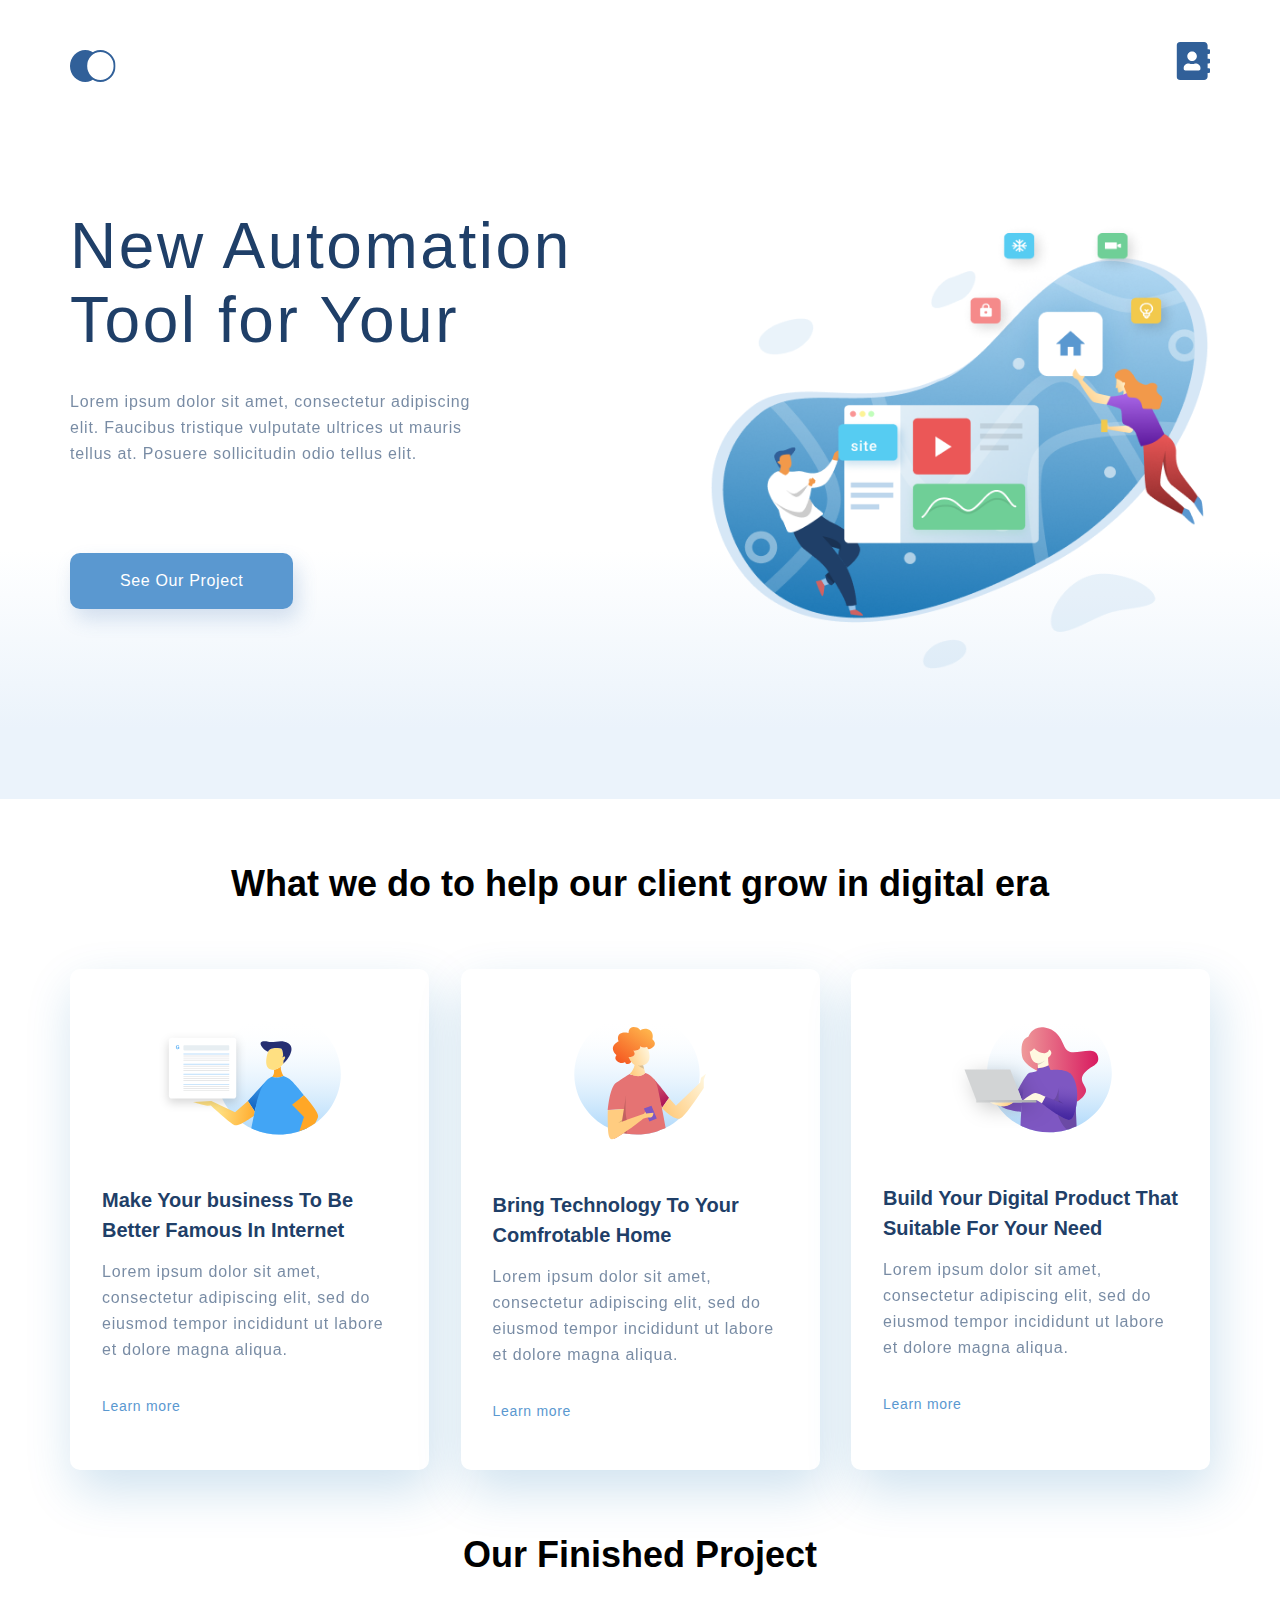
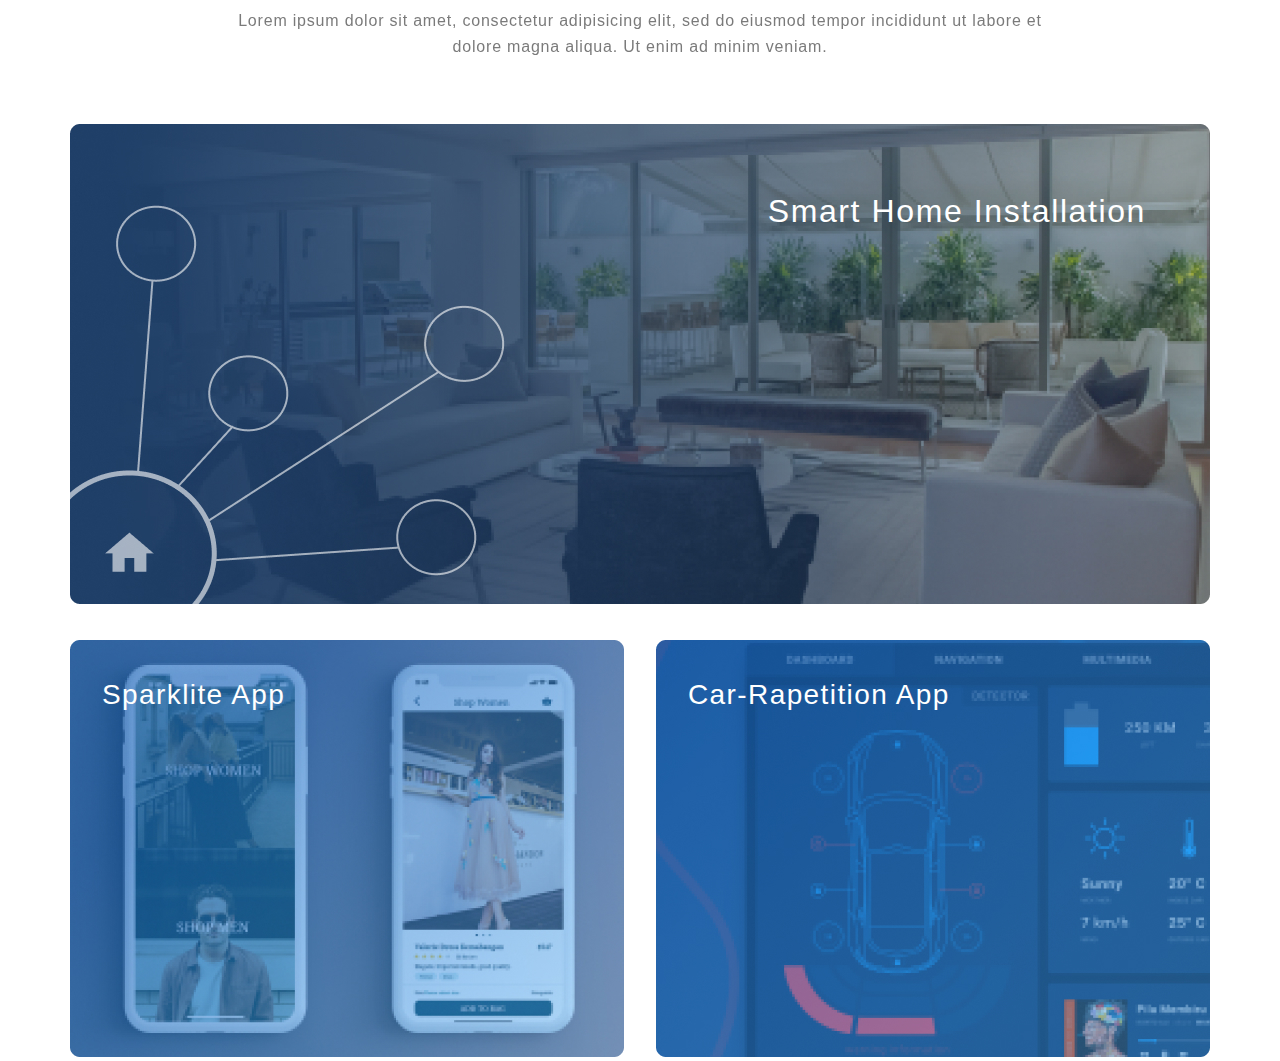
==== index.html @ 061a9b48 "First commit" ====
<!DOCTYPE html>
<html lang="en">
<head>
    <meta charset="UTF-8">
    <meta http-equiv="X-UA-Compatible" content="IE=edge">
    <meta name="viewport" content="width=device-width, initial-scale=1.0">
    <title>New Automation Tool for Your</title>
    <meta name="description" content="New Automation Tool for Your Lorem ipsum dolor sit amet, consectetur adipiscing elit. Faucibus tristique vulputate ultrices ut mauris tellus at. Posuere sollicitudin odio tellus elit.">
    <link rel="stylesheet" href="style.css">
</head>
<body>
    <div class="header">
        <div class="container header__box">
            <ul class="header__menu">
                <li><a href="index.html"><img src="img/logo.svg" alt=""></a></li>
                <li><a href="contacts.html"><img src="img/contaсts.svg" alt=""></a></li>
            </ul>
            <div class="header__info">
                <h1 class="header-top">New Automation Tool for Your</h1>
                <p class="text header__text">Lorem ipsum dolor sit amet, consectetur adipiscing elit. Faucibus tristique vulputate ultrices ut mauris tellus at. Posuere sollicitudin odio tellus elit.</p>
                <a class="header__link" href="">See Our Project</a>
            </div>
        </div>
    </div>

    <div class="what-we-do container">
    <h3 class="h3 what-we-do__header">What we do to help our client grow in digital era</h3>
        <div class="card-box">
            <div class="what-we-do__card">
                <img class="card-box__img" src="img/project1.svg" alt="project 1">
                <h4 class="h4 card-box__header">Make Your business To Be
                    Better Famous In Internet</h4>
                <p class="text card-box__text">Lorem ipsum dolor sit amet, consectetur adipiscing elit, sed do eiusmod tempor incididunt ut labore et dolore magna aliqua.</p>
                <a class="card-box__link" href="#">Learn more</a>
            </div>
            <div class="what-we-do__card">
                <img class="card-box__img" src="img/project2.svg" alt="project 1">
                <h4 class="h4 card-box__header">Bring Technology To Your 
                    Comfrotable Home</h4>
                <p class="text card-box__text">Lorem ipsum dolor sit amet, consectetur adipiscing elit, sed do eiusmod tempor incididunt ut labore et dolore magna aliqua.</p>
                <a class="card-box__link" href="#">Learn more</a>
            </div>
            <div class="what-we-do__card">
                <img class="card-box__img" src="img/project3.svg" alt="project 1">
                <h4 class="h4 card-box__header">Build Your Digital Product
                    That Suitable For Your Need</h4>
                <p class="text card-box__text">Lorem ipsum dolor sit amet, consectetur adipiscing elit, sed do eiusmod tempor incididunt ut labore et dolore magna aliqua.</p>
                <a class="card-box__link" href="#">Learn more</a>
            </div>
        </div>

    </div>
    <div class="project container">
        <h3 class="h3 project__header">Our Finished Project</h3>
        <p class="text project__text">Lorem ipsum dolor sit amet, consectetur adipisicing elit, sed do eiusmod tempor incididunt ut labore et dolore magna aliqua. Ut enim ad minim veniam.</p>
    </div>
    <div class="smart-home container"><img class="smart-home__img" src="img/smart-home.jpg" alt="Smart Home Installation"><p class="smart-home__text">Smart Home Installation</p></div>
    <div class="images container">
        <div class="images__image images__first"><img class="smart-home__img" src="img/sparklite.jpg" alt="Sparklite App"><p class="images__text">Sparklite App</p></div>
        <div class="images__image"><img class="smart-home__img" src="img/car-repetition.jpg" alt="Car-Rapetition App"><p class="images__text">Car-Rapetition App</p></div>
    </div>
    <!-- <div class="footer">
        <div class="container">
            <div class="footer__top">
                <div class="footer__top__content">
                    <h3 class="h3 footer__header">Intersted to woek with our team?</h3>
                    <p class="text footer__top__content__text">Lorem ipsum dolor sit amet, consectetur adipisicing elit, sed do eiusmod tempor incididunt ut labore et dolore magna aliqua. Ut enim ad minim veniam.</p>
                </div>
                    <a href="#" class="footer__top__button_a">Let’s Talk</a>
            </div>
        </div>
            <hr>
        <div class="container">
            <div class="footer__bottom">
                <ul class="footer__info">
                    <li class="footer__info__list">Lorem ipsum dolor sit amet, consectetur adipisicing elit.</li>
                    <li class="footer__info__list">88002000000</li>
                    <li class="footer__info__list">info@mysite.ru</li>
                </ul>
                <div class="footer__copy">
                    <p class="text footer__copy__text">Все права защищены &copy; 2022.</p>
                </div>
            </div>
        </div>
    </div> -->
</body>
</html>
---- style.css ----
* {
    margin: 0;
    padding: 0;
}
.container {
    max-width: 1140px;
    margin: 0 auto;

}
.header__box {
    display: flex;
    flex-direction: column;
    height: 100%;
}
.header {
    background: linear-gradient(0deg, #EBF3FB 8.84%, rgba(152, 195, 232, 0) 31.12%);
    box-sizing: border-box;

}
.header__menu {
    list-style-type: none;
    display: flex;
    justify-content: space-between;
    padding-top: 42px;
}
body {
    font-family: sans-serif;
}
.text {
    font-size: 16px;
    line-height: 26px;
    color: #1F3F68;
    letter-spacing: 0.05em;
    opacity: 0.6;
}
.header__text {
    font-weight: 400;
    width: 425px;
}
.header__link {
    font-size: 16px;
    line-height: 26px;
    text-align: center;
    letter-spacing: 0.04em;
    color: #FFFFFF;
    text-decoration: none;
    background: #5A98D0;
    box-shadow: 5px 10px 20px rgba(53, 110, 173, 0.2);
    border-radius: 10px;
    padding: 15px 50px;
    display: inline-block;
    margin-top: 86px;
}
.header-top {
    font-size: 64px;
    color: #1F3F68;
    width: 510px;
    font-weight: 300;
    line-height: 74px;
    letter-spacing: 0.04em;
    padding: 0 0 32px 0;
}
.header__info {
    flex-grow: 1;
    padding: 115px 0 190px 0;
    background-image: url(img/background-top.png);
    background-repeat: no-repeat;
    background-position: right center;
    background-size: 44%;
}
.what-we-do {
    padding-top: 64px;
}
.what-we-do__card {
    width: 359px;
    background: #FFFFFF;
    box-shadow: 5px 20px 50px rgba(16, 112, 177, 0.2);
    border-radius: 10px;
    box-sizing: border-box;
    padding: 44px 32px;
    display: flex;
    flex-direction: column;
}

.card-box__header {
    padding: 50px 0 14px 0;
}
.card-box {
    display: flex;
    justify-content: space-between;
    padding-top: 64px;
    padding-bottom: 64px;
}
.card-box__img {
    align-self: center;
}
.card-box__link {
    text-decoration: none;
    padding: 28px 0 0 0;
    display: inline-block;
    font-size: 14px;
    line-height: 30px;
    letter-spacing: 0.05em;
    color: #5A98D0;
}
.project__text {
    text-align: center;
    width: 75%;
    color: #222222;
    margin: 32px auto 64px;
}
.smart-home {
    padding-bottom: 32px;
    position: relative;
}
.smart-home__text {
    position: absolute;
    top: 64px;
    right: 64px;
    font-size: 32px;
    line-height: 46px;
    text-align: right;
    letter-spacing: 0.05em;
    color: #FFFFFF;
}
.smart-home__img {
    width: 100%;
}
.images {
    display: flex;
    justify-content: space-between;
}
.images__image {
    flex-grow: 1;
    position: relative;
}
.images__text{
    position: absolute;
    top: 32px;
    left: 32px;
    font-size: 28px;
    line-height: 46px;
    letter-spacing: 0.05em;
    color: #FFFFFF;
}
.images__first {
    margin-right: 32px;
}
.footer {
    background: #316099;
    margin-top: 112px;
    padding: 91px 0 64px 0;
}
.footer__top {
    display: flex;
    justify-content: space-between;
    align-items: center;
    padding-bottom: 96px;
}
.footer__top__content {
    width: 495px;
}
.footer__top__button_a {
    font-size: 16px;
    line-height: 26px;
    text-align: center;
    letter-spacing: 0.04em;
    color: #FFFFFF;
    background: #5A98D0;
    padding: 15px 80px;
    text-decoration: none;
}
.h2 {
    font-weight: 500;
    font-size: 44px;
    text-align: center;
}
.footer__top__content__text {
    color: #FFFFFF;
    padding-bottom: 32px;
}
.h3 {
    font-size: 36px;
    text-align: center;
}
.footer__header {
    width: 340px;
    line-height: 46px;
    letter-spacing: 0.05em;
    color: #FFFFFF;
    text-align: left;
}
.footer__info {
    display: flex;
    justify-content: space-between;
    font-size: 16px;
    line-height: 26px;
    letter-spacing: 0.05em;
    color: #FFFFFF;
    padding: 64px 0;
    list-style-type: none;
}

hr {
    opacity: 0.4;
    border: 1px solid #FFFFFF;
}
.footer__info__list {
    flex-grow: 1;
    flex-basis: 33.333%;
    margin-right: 32px;
    display: flex;
}
.footer__info__list:first-child::before {
    content: 'A.';
    display: block;
    margin-right: 16px;
}
.footer__info__list:nth-child(2)::before {
    content: 'T.';
    display: block;
    margin-right: 16px;
}
.footer__info__list:last-child::before {
    content: 'E.';
    display: block;
    margin-right: 16px;
}
.footer__copy {
    font-size: 16px;
}
.footer__copy__text {
    color: #FFFFFF;
}
.content {
    display: flex;
    justify-content: space-between;
}
.h4 {
    font-size: 20px;
    line-height: 30px;
    color: #1F3F68;
}
.inputtxtarea {
    border: 1px solid #356ead;
    box-sizing: border-box;
    border-radius: 10px;
    opacity: 0.4;
}
.button {
    background: #5A98D0;
    box-shadow: 5px 20px 50px rgba(16, 112, 177, 0.2);
    border-radius: 10px;
    font-weight: 500;
    font-size: 16px;
    line-height: 26px;
    text-align: center;
    color: #FFFFFF;
    text-transform: uppercase;
}
@media (max-width: 1196px) {
    .header {
        padding: 52px 32px 0 32px;
        box-sizing: border-box;
    }
    .header__menu {
        padding-top: 0;
    }
    .card-box {
        flex-direction: column;
        align-items: center;
    }
    .what-we-do__card {
        margin-bottom: 32px;
    }
}
@media (max-width: 667px) {
    .header__info{
        background-image: none;
        padding: 91px 0;
        display: flex;
        flex-direction: column;
        align-items: center;
    }
    .header-top {
        width: 100%;
        text-align: center;
        font-size: 32px;
        line-height: 38px;
    }
    .header__text {
        width: 100%;
        text-align: center;
    }
    .header__link {
        margin-top: 32px;
        font-size: 12px;
        line-height: 26px;
        padding: 1px 8px;
    }
    .what-we-do {
        display: flex;
        flex-direction: column;
        align-items: center;
        padding-top: 48px;
    }
    .what-we-do__header {
        font-size: 24px;
        line-height: 28px;
        padding: 0 17px;
    }
    .card-box {
        padding-top: 32px;
        padding-bottom: 32px;
    }
    .what-we-do__card {
        padding: 40px 30px 22px 30px;
    }
    .project {
        display: flex;
        flex-direction: column;
        align-items: center;
    }
    .project__header {
        font-size: 24px;
        line-height: 28px;
    }
    .project__text {
        margin: 32px 18px 82px 18px;
    }
    .smart-home {
        margin: 0 17px;
    }
    .smart-home__text {
        font-size: 16px;
        line-height: 19px;
    }
}
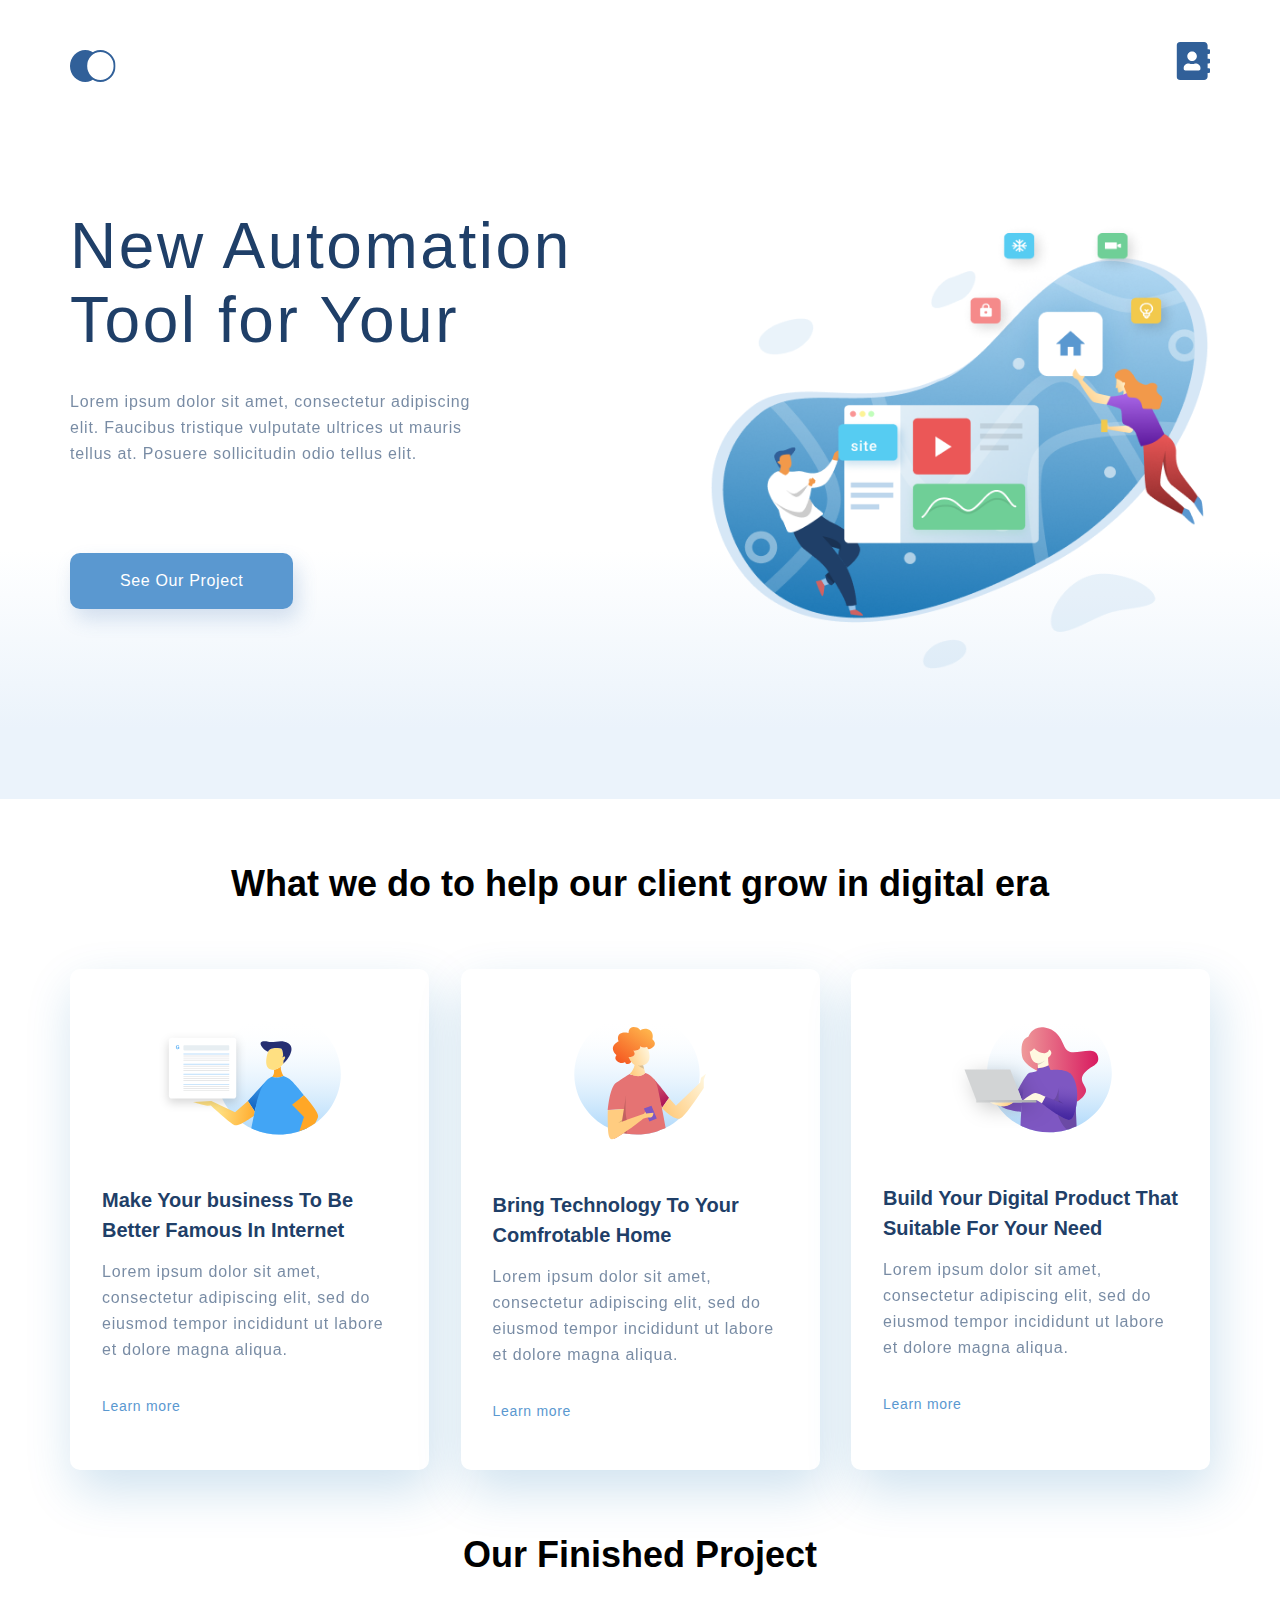
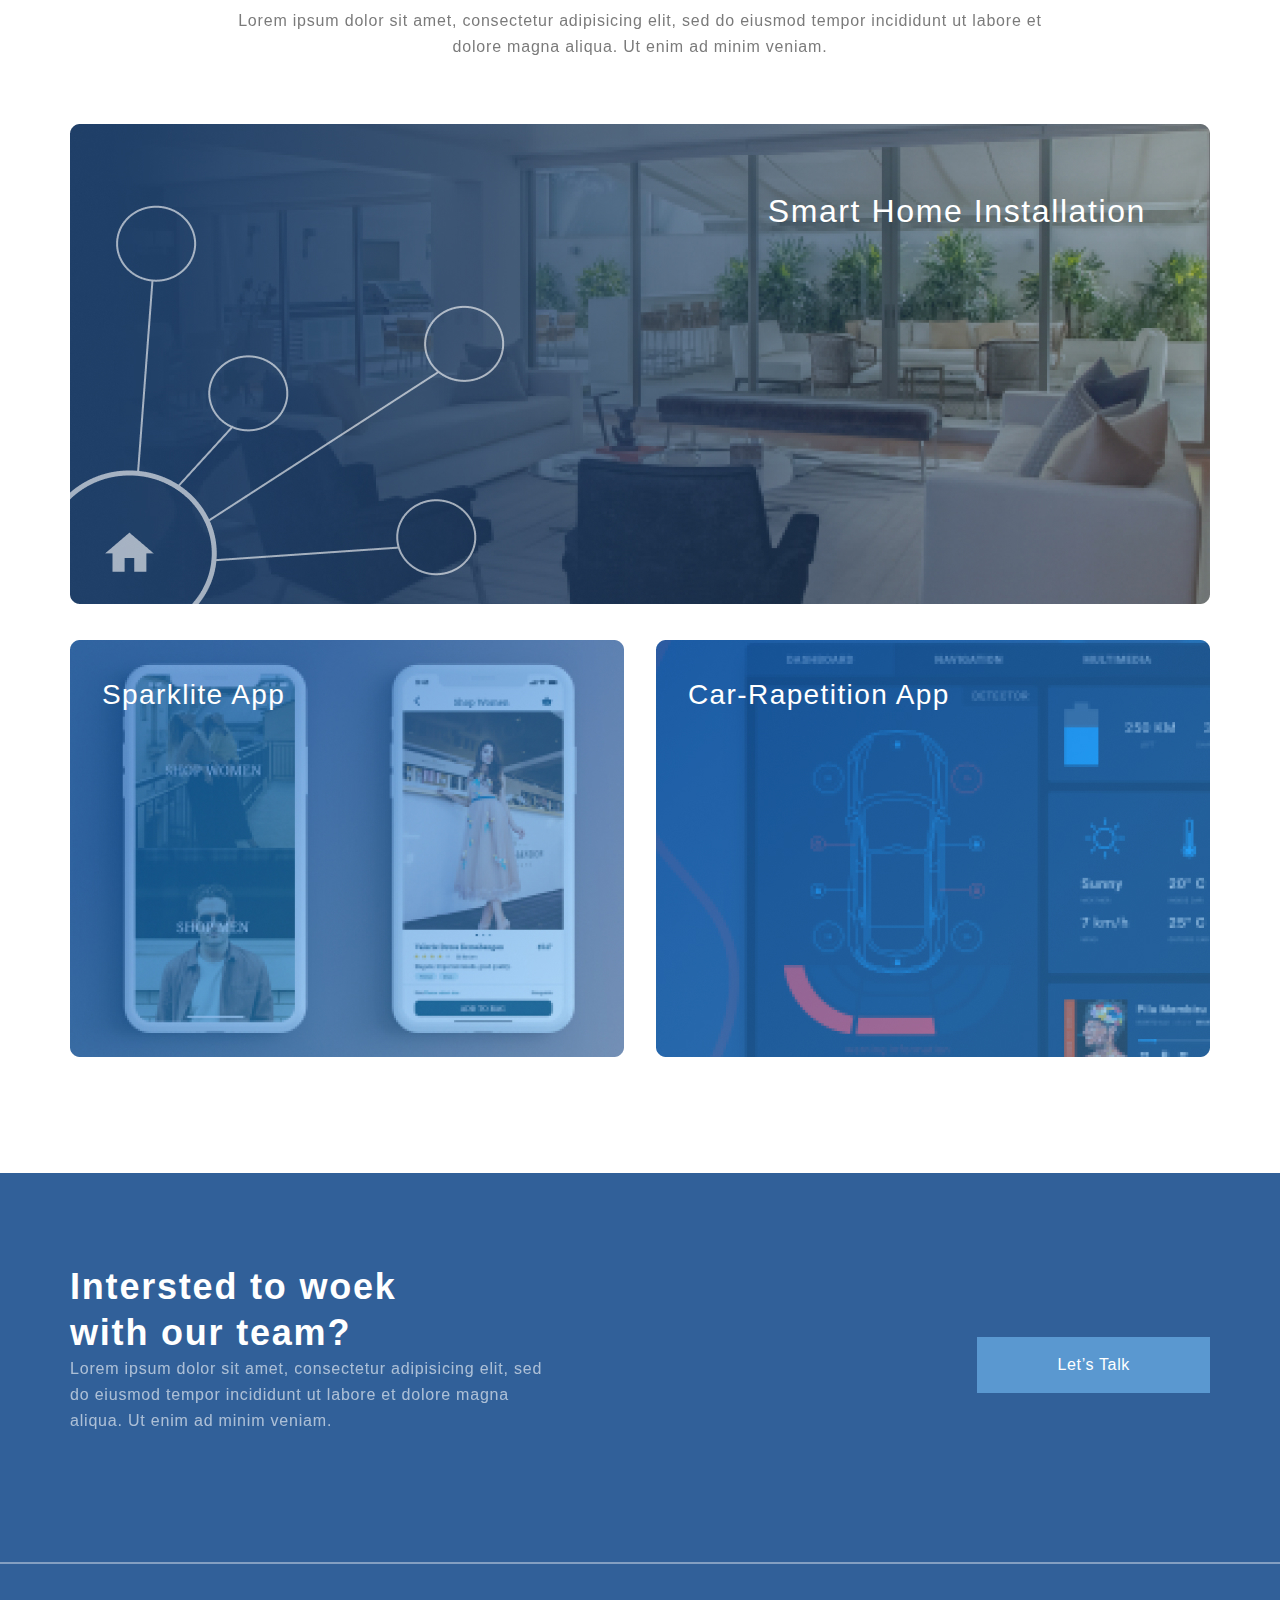
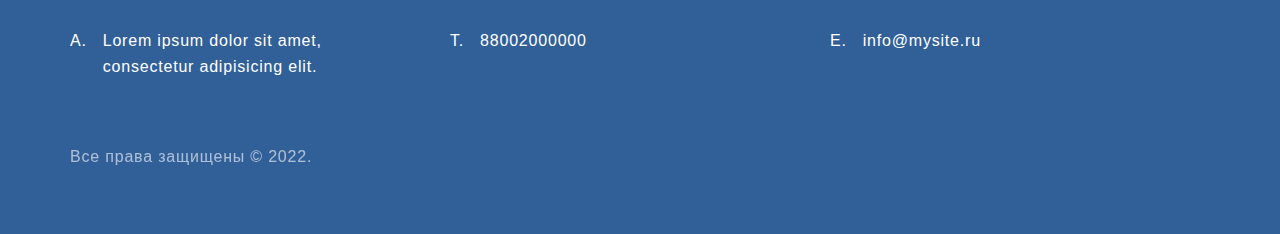
==== commit 999bc2b8: "Add footer responsive design" ====
--- a/index.html
+++ b/index.html
@@ -59,7 +59,7 @@
         <div class="images__image images__first"><img class="smart-home__img" src="img/sparklite.jpg" alt="Sparklite App"><p class="images__text">Sparklite App</p></div>
         <div class="images__image"><img class="smart-home__img" src="img/car-repetition.jpg" alt="Car-Rapetition App"><p class="images__text">Car-Rapetition App</p></div>
     </div>
-    <!-- <div class="footer">
+    <div class="footer">
         <div class="container">
             <div class="footer__top">
                 <div class="footer__top__content">
@@ -82,6 +82,6 @@
                 </div>
             </div>
         </div>
-    </div> -->
+    </div>
 </body>
 </html>--- a/style.css
+++ b/style.css
@@ -330,9 +330,58 @@
     }
     .smart-home {
         margin: 0 17px;
+        padding-bottom: 16px;
     }
     .smart-home__text {
         font-size: 16px;
         line-height: 19px;
+        top: 16px;
+        right: 16px;
+    }
+    .images__text {
+        font-size: 16px;
+        line-height: 19px;
+        top: 26px;
+        left: 16px;
+    }
+    .images {
+        flex-direction: column;
+    }
+    .images__first {
+        margin-right: 0;
+    }
+    .images__image {
+        margin: 0 17px;
+        padding-bottom: 16px;
+    }
+    .footer__top {
+        flex-direction: column;
+        padding-bottom: 41px;
+    }
+    .footer {
+        padding: 18px 0 32px 0;
+        margin-top: 64px;
+    }
+    .footer__header {
+        font-size: 24px;
+        line-height: 28px;
+        text-align: center;
+    }
+    .footer__info {
+        flex-direction: column;
+        padding: 32px 0;
+    }
+    .footer__top__content {
+        width: 100%;
+        display: flex;
+        flex-direction: column;
+        align-items: center;
+    }
+    .footer__top__content__text {
+        text-align: center;
+        padding: 32px 0 40px 0;
+    }
+    .footer__bottom {
+        padding-left: 16px;
     }
 }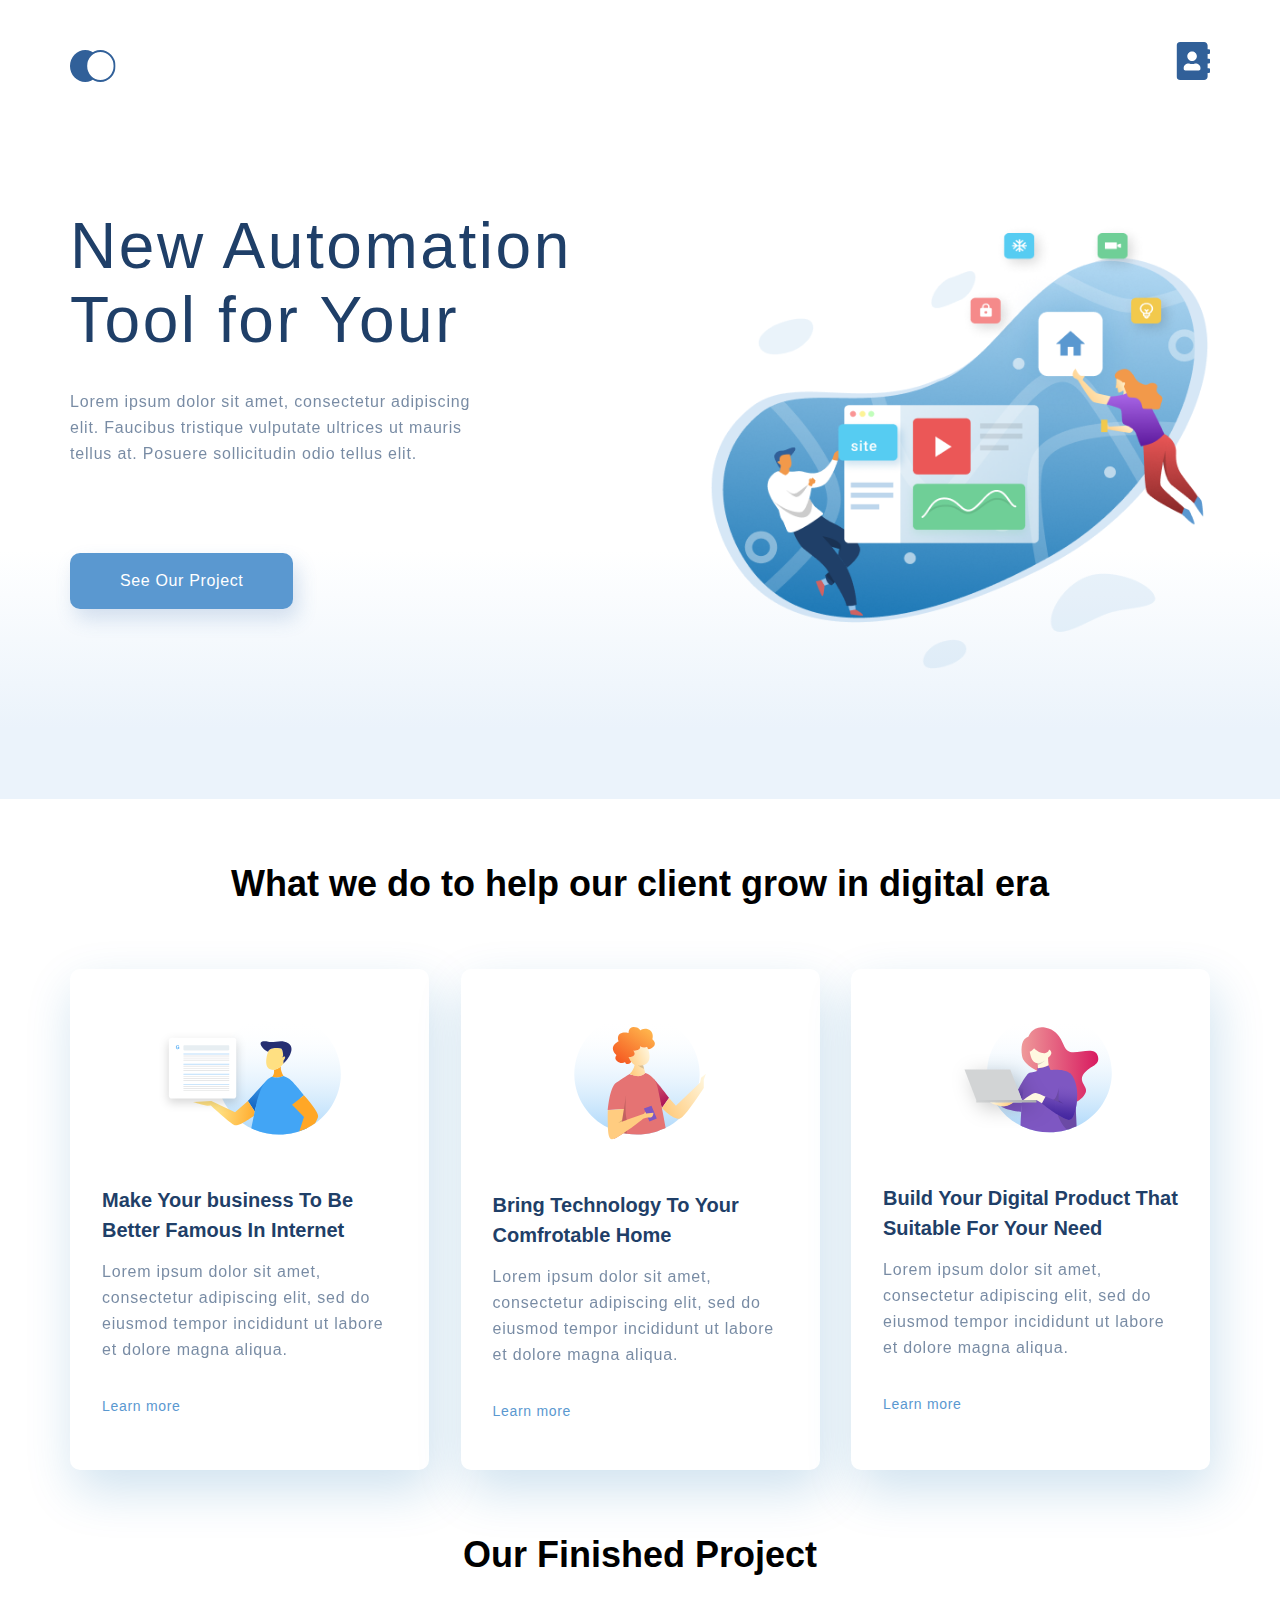
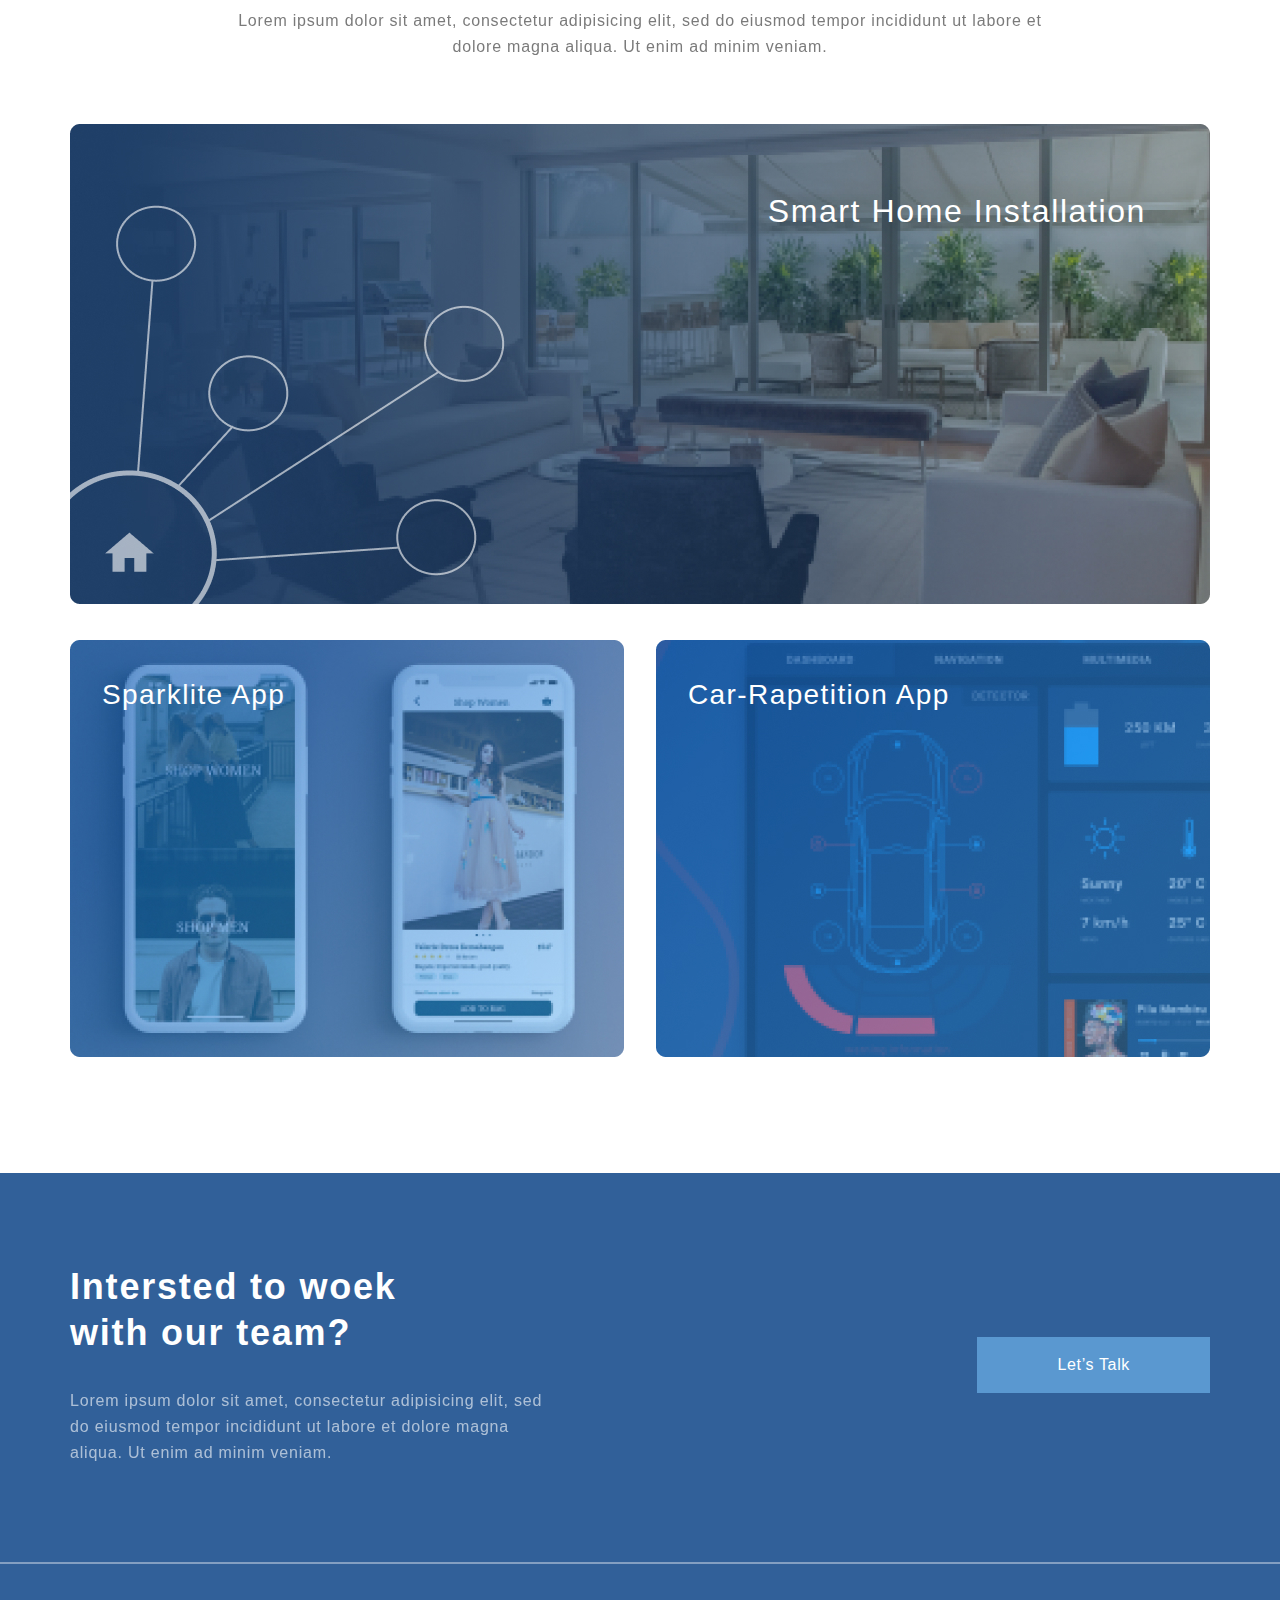
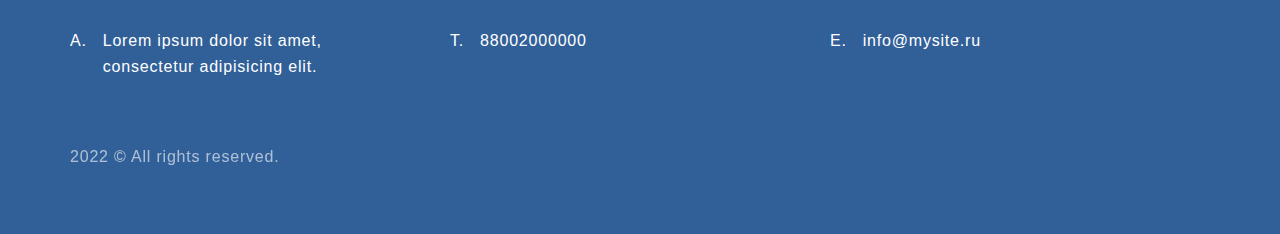
==== commit 7c4aa403: "Changed adaptive layout for tablets and phones" ====
--- a/index.html
+++ b/index.html
@@ -78,7 +78,7 @@
                     <li class="footer__info__list">info@mysite.ru</li>
                 </ul>
                 <div class="footer__copy">
-                    <p class="text footer__copy__text">Все права защищены &copy; 2022.</p>
+                    <p class="text footer__copy__text">2022 &copy; All rights reserved.</p>
                 </div>
             </div>
         </div>
--- a/style.css
+++ b/style.css
@@ -72,7 +72,7 @@
     padding-top: 64px;
 }
 .what-we-do__card {
-    width: 359px;
+    max-width: 359px;
     background: #FFFFFF;
     box-shadow: 5px 20px 50px rgba(16, 112, 177, 0.2);
     border-radius: 10px;
@@ -177,7 +177,6 @@
 }
 .footer__top__content__text {
     color: #FFFFFF;
-    padding-bottom: 32px;
 }
 .h3 {
     font-size: 36px;
@@ -189,6 +188,7 @@
     letter-spacing: 0.05em;
     color: #FFFFFF;
     text-align: left;
+    padding-bottom: 32px;
 }
 .footer__info {
     display: flex;
@@ -269,9 +269,38 @@
     .card-box {
         flex-direction: column;
         align-items: center;
+        padding-bottom: 84px;
     }
     .what-we-do__card {
-        margin-bottom: 32px;
+        margin: 0 215px 32px 215px;
+    }
+    .what-we-do__header {
+        padding: 0 32px;
+    }
+    .footer {
+        padding: 47px 0 64px 0;
+    }
+    .footer__top {
+        padding: 0 124px 64px 124px;
+    }
+    .footer__top__button_a {
+        padding: 3px 30px;
+    }
+    .footer__top__content {
+        max-width: 336px;
+    }
+    .footer__bottom {
+        padding: 0 124px 0 124px;
+    }
+    .footer__info {
+        flex-direction: column;
+        padding: 64px 0 39px 0;
+    }
+    .footer {
+        margin-top: 107px;
+    }
+    .footer__info__list {
+        padding-bottom: 25px;
     }
 }
 @media (max-width: 667px) {
@@ -315,18 +344,21 @@
     }
     .what-we-do__card {
         padding: 40px 30px 22px 30px;
+        margin: 0 19px 32px 19px;
     }
     .project {
         display: flex;
         flex-direction: column;
         align-items: center;
+        margin: 0 15px;
     }
     .project__header {
         font-size: 24px;
         line-height: 28px;
     }
     .project__text {
-        margin: 32px 18px 82px 18px;
+        margin: 32px 0 82px 0;
+        width: 100%;
     }
     .smart-home {
         margin: 0 17px;
@@ -356,7 +388,7 @@
     }
     .footer__top {
         flex-direction: column;
-        padding-bottom: 41px;
+        padding: 0 16px 41px 16px;
     }
     .footer {
         padding: 18px 0 32px 0;
@@ -366,10 +398,14 @@
         font-size: 24px;
         line-height: 28px;
         text-align: center;
+        width: 75%;
     }
     .footer__info {
-        flex-direction: column;
-        padding: 32px 0;
+        padding: 15px 0;
+    }
+    .footer__info__list {
+        margin-right: 0;
+        padding-bottom: 17px;
     }
     .footer__top__content {
         width: 100%;
@@ -379,9 +415,13 @@
     }
     .footer__top__content__text {
         text-align: center;
-        padding: 32px 0 40px 0;
+        padding-bottom: 40px;
     }
     .footer__bottom {
         padding-left: 16px;
+        padding: 0 16px 0 16px;
+    }
+    .footer__copy__text {
+        text-align: center;
     }
 }